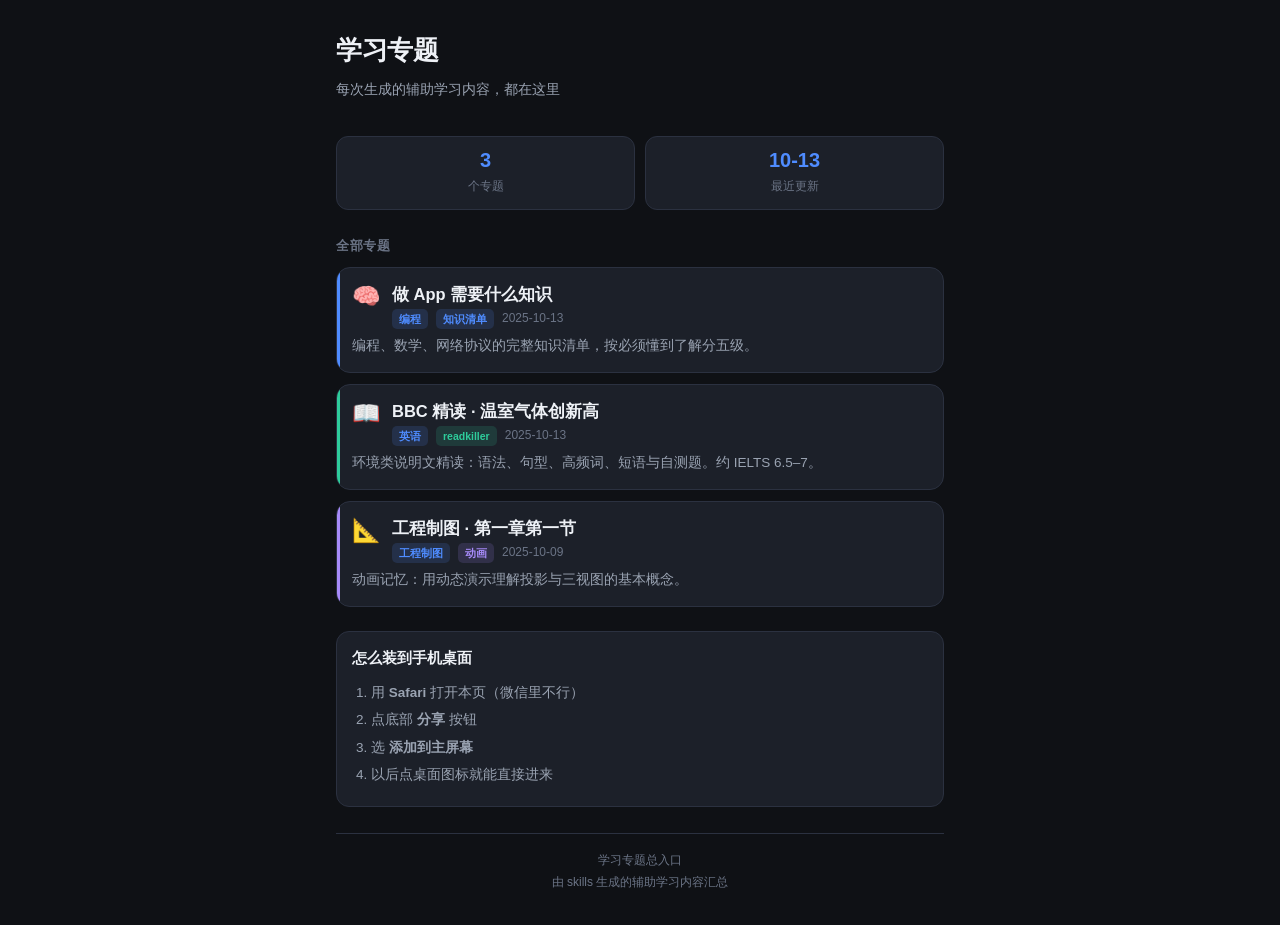
==== topics/index.html @ a66c3687 "添加学习专题总入口：3 个专题 + 自动化新增脚本" ====
<!DOCTYPE html>
<html lang="zh-CN">
<head>
<meta charset="UTF-8">
<meta name="viewport" content="width=device-width, initial-scale=1.0, viewport-fit=cover">
<meta name="theme-color" content="#0f1115">
<meta name="apple-mobile-web-app-capable" content="yes">
<meta name="apple-mobile-web-app-status-bar-style" content="black-translucent">
<meta name="apple-mobile-web-app-title" content="学习专题">
<meta name="description" content="所有学习专题的总入口，手机可安装为 App。">
<link rel="manifest" href="manifest.webmanifest">
<link rel="apple-touch-icon" href="icons/apple-touch-icon.png">
<link rel="icon" type="image/png" sizes="192x192" href="icons/icon-192.png">
<title>学习专题</title>
<style>
:root{
  --bg:#0f1115; --card:#1c2029; --card2:#232833; --line:#2b3140;
  --text:#eef1f6; --text2:#9aa3b2; --text3:#6b7486;
  --accent:#4f8cff; --green:#2ecc9b; --warn:#ffb020; --purple:#a78bfa; --red:#ff5c5c;
}
*{box-sizing:border-box;-webkit-tap-highlight-color:transparent}
html{-webkit-text-size-adjust:100%}
body{
  margin:0;background:var(--bg);color:var(--text);
  font-family:-apple-system,BlinkMacSystemFont,"PingFang SC","SF Pro SC","Microsoft YaHei","Segoe UI",Roboto,sans-serif;
  font-size:16px;line-height:1.6;-webkit-font-smoothing:antialiased;
  padding-bottom:calc(env(safe-area-inset-bottom) + 32px);
  overscroll-behavior-y:none;
}
#wrap{max-width:640px;margin:0 auto;padding:0 16px}

header{padding:calc(env(safe-area-inset-top) + 30px) 0 18px}
h1{font-size:26px;margin:0 0 6px;letter-spacing:-.4px;font-weight:700}
.sub{color:var(--text2);font-size:14px;margin:0}

.stats{display:flex;gap:10px;margin:18px 0 22px}
.stat{
  flex:1;background:var(--card);border:1px solid var(--line);
  border-radius:12px;padding:11px 12px;text-align:center;
}
.stat b{display:block;font-size:20px;color:var(--accent);font-weight:700;line-height:1.2}
.stat span{font-size:11.5px;color:var(--text3)}

h2.sec{
  font-size:13px;color:var(--text3);font-weight:600;letter-spacing:.6px;
  margin:26px 0 11px;text-transform:uppercase;
}

/* 专题卡 */
.topic{
  display:block;background:var(--card);border:1px solid var(--line);
  border-radius:14px;padding:15px;margin-bottom:11px;text-decoration:none;
  color:inherit;transition:transform .12s ease,border-color .12s ease;
  position:relative;overflow:hidden;
}
.topic:active{transform:scale(.985);border-color:var(--accent)}
.topic::before{
  content:'';position:absolute;left:0;top:0;bottom:0;width:3px;
  background:var(--accent);
}
.topic.g::before{background:var(--green)}
.topic.w::before{background:var(--warn)}
.topic.p::before{background:var(--purple)}
.topic.r::before{background:var(--red)}

.t-top{display:flex;align-items:flex-start;gap:11px;margin-bottom:7px}
.t-icon{font-size:23px;line-height:1.15;flex:none}
.t-name{font-size:16.5px;font-weight:600;margin:0 0 3px;line-height:1.35}
.t-meta{font-size:12px;color:var(--text3);display:flex;gap:8px;flex-wrap:wrap;align-items:center}
.t-desc{font-size:13.5px;color:var(--text2);margin:0;line-height:1.55}
.t-arrow{
  position:absolute;right:14px;top:50%;transform:translateY(-50%);
  color:var(--text3);font-size:19px;
}

.tag{
  font-size:10.5px;padding:2px 7px;border-radius:5px;font-weight:600;
  background:rgba(79,140,255,.15);color:var(--accent);
}
.tag.g{background:rgba(46,204,155,.15);color:var(--green)}
.tag.w{background:rgba(255,176,32,.15);color:var(--warn)}
.tag.p{background:rgba(167,139,250,.15);color:var(--purple)}

.empty{
  text-align:center;color:var(--text3);font-size:14px;
  padding:40px 20px;border:1px dashed var(--line);border-radius:14px;
}

.howto{
  background:var(--card);border:1px solid var(--line);border-radius:13px;
  padding:15px;margin-top:24px;
}
.howto h3{margin:0 0 10px;font-size:14.5px;color:var(--text)}
.howto ol{margin:0;padding-left:19px;color:var(--text2);font-size:13.5px;line-height:1.75}
.howto li{margin-bottom:4px}
.howto code{
  background:#0b0d11;border:1px solid var(--line);border-radius:4px;
  padding:1px 5px;font-family:ui-monospace,Consolas,monospace;font-size:12px;color:#9ecbff;
}

footer{
  margin-top:26px;padding-top:16px;border-top:1px solid var(--line);
  color:var(--text3);font-size:12px;text-align:center;line-height:1.8;
}
</style>
</head>
<body>
<div id="wrap">

<header>
  <h1>学习专题</h1>
  <p class="sub">每次生成的辅助学习内容，都在这里</p>
</header>

<div class="stats">
  <div class="stat"><b id="cnt">—</b><span>个专题</span></div>
  <div class="stat"><b id="updated">—</b><span>最近更新</span></div>
</div>

<h2 class="sec">全部专题</h2>
<div id="list">
  <div class="empty">正在加载…</div>
</div>

<div class="howto">
  <h3>怎么装到手机桌面</h3>
  <ol>
    <li>用 <b>Safari</b> 打开本页（微信里不行）</li>
    <li>点底部 <b>分享</b> 按钮</li>
    <li>选 <b>添加到主屏幕</b></li>
    <li>以后点桌面图标就能直接进来</li>
  </ol>
</div>

<footer>
  学习专题总入口<br>
  由 skills 生成的辅助学习内容汇总
</footer>

</div>

<script>
/* =========================================================
 * 专题清单
 * 新增专题时，在这里加一条即可（或运行 新增专题.ps1 自动生成）
 * ========================================================= */
const TOPICS = [
  {
    id: 'app-knowledge',
    icon: '🧠',
    name: '做 App 需要什么知识',
    desc: '编程、数学、网络协议的完整知识清单，按必须懂到了解分五级。',
    tags: ['编程', '知识清单'],
    cls: '',
    date: '2025-10-13',
    source: '手动整理'
  },
  {
    id: 'reading-bbc-2025',
    icon: '📖',
    name: 'BBC 精读 · 温室气体创新高',
    desc: '环境类说明文精读：语法、句型、高频词、短语与自测题。约 IELTS 6.5–7。',
    tags: ['英语', 'readkiller'],
    cls: 'g',
    date: '2025-10-13',
    source: 'readkiller'
  },
  {
    id: 'eng-drawing',
    icon: '📐',
    name: '工程制图 · 第一章第一节',
    desc: '动画记忆：用动态演示理解投影与三视图的基本概念。',
    tags: ['工程制图', '动画'],
    cls: 'p',
    date: '2025-10-09',
    source: '读书记忆'
  }
];

/* ---------- 渲染 ---------- */
function render() {
  const list = document.getElementById('list');

  if (!TOPICS.length) {
    list.innerHTML = '<div class="empty">还没有专题。<br>用 skill 生成学习内容后加进来。</div>';
    document.getElementById('cnt').textContent = '0';
    document.getElementById('updated').textContent = '—';
    return;
  }

  // 按日期倒序
  const sorted = [...TOPICS].sort((a, b) => String(b.date).localeCompare(String(a.date)));

  list.innerHTML = sorted.map(t => `
    <a class="topic ${t.cls || ''}" href="${t.id}/index.html">
      <div class="t-top">
        <div class="t-icon">${t.icon || '📄'}</div>
        <div style="flex:1;min-width:0">
          <div class="t-name">${esc(t.name)}</div>
          <div class="t-meta">
            ${(t.tags || []).map((tag, i) =>
              `<span class="tag ${i === 1 ? (t.cls || '') : ''}">${esc(tag)}</span>`
            ).join('')}
            <span>${esc(t.date)}</span>
          </div>
        </div>
      </div>
      <p class="t-desc">${esc(t.desc)}</p>
    </a>
  `).join('');

  document.getElementById('cnt').textContent = String(TOPICS.length);
  const latest = sorted[0].date || '';
  document.getElementById('updated').textContent = latest.slice(5) || '—';
}

function esc(s) {
  return String(s == null ? '' : s)
    .replace(/&/g, '&amp;').replace(/</g, '&lt;').replace(/>/g, '&gt;')
    .replace(/"/g, '&quot;');
}

render();
</script>
</body>
</html>
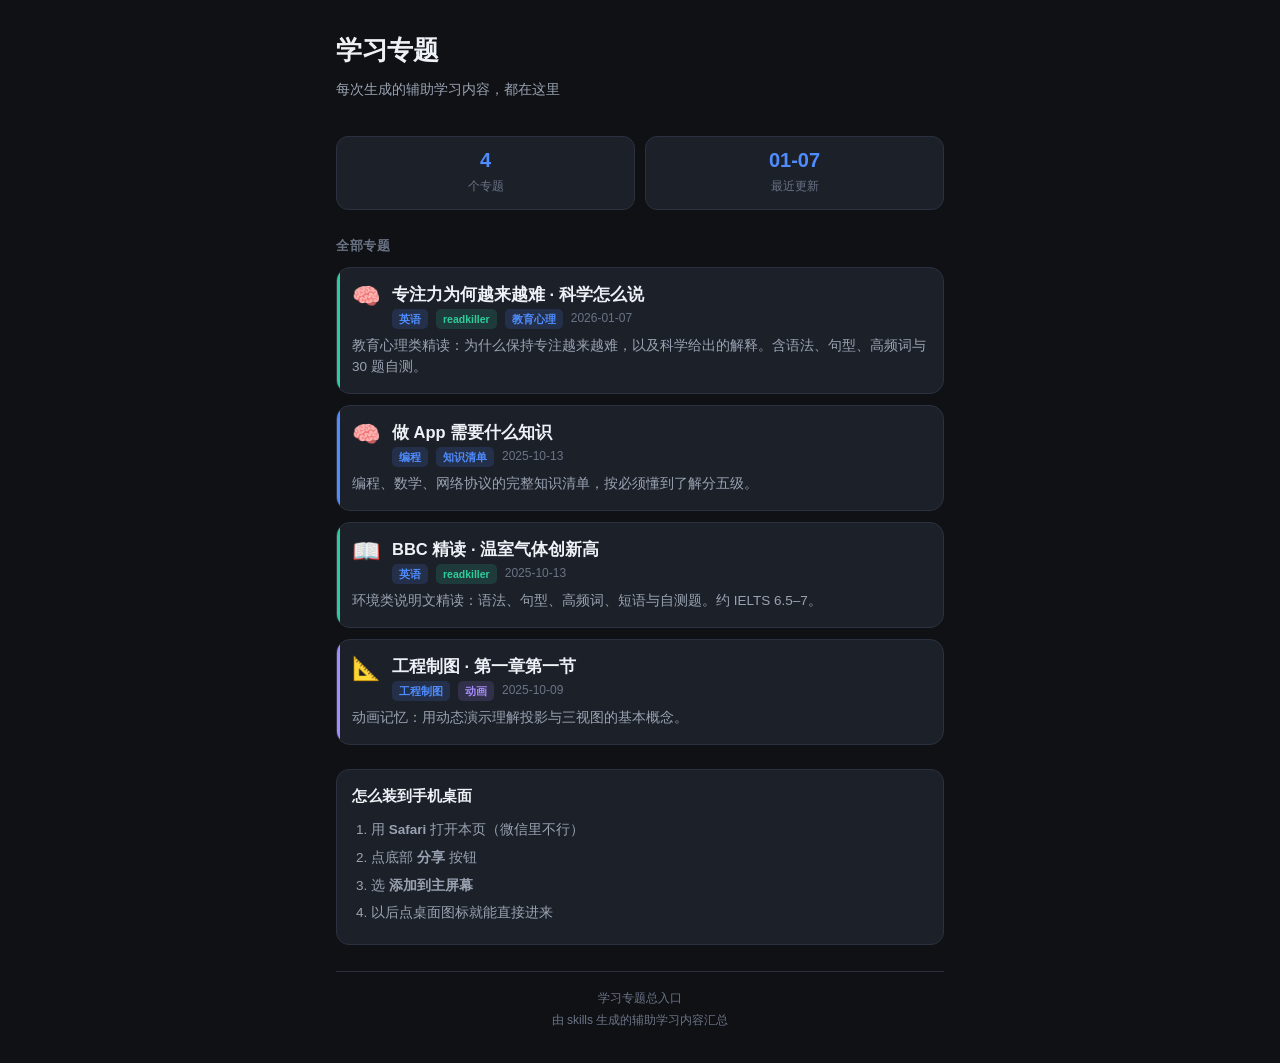
==== commit cbf249d7: "新增学习专题：专注力为何越来越难（Rice University 精读）" ====
--- a/topics/index.html
+++ b/topics/index.html
@@ -146,6 +146,16 @@
  * ========================================================= */
 const TOPICS = [
   {
+    id: 'reading-rice-focus',
+    icon: '🧠',
+    name: '专注力为何越来越难 · 科学怎么说',
+    desc: '教育心理类精读：为什么保持专注越来越难，以及科学给出的解释。含语法、句型、高频词与 30 题自测。',
+    tags: ['英语', 'readkiller', '教育心理'],
+    cls: 'g',
+    date: '2026-01-07',
+    source: 'readkiller'
+  },
+  {
     id: 'app-knowledge',
     icon: '🧠',
     name: '做 App 需要什么知识',
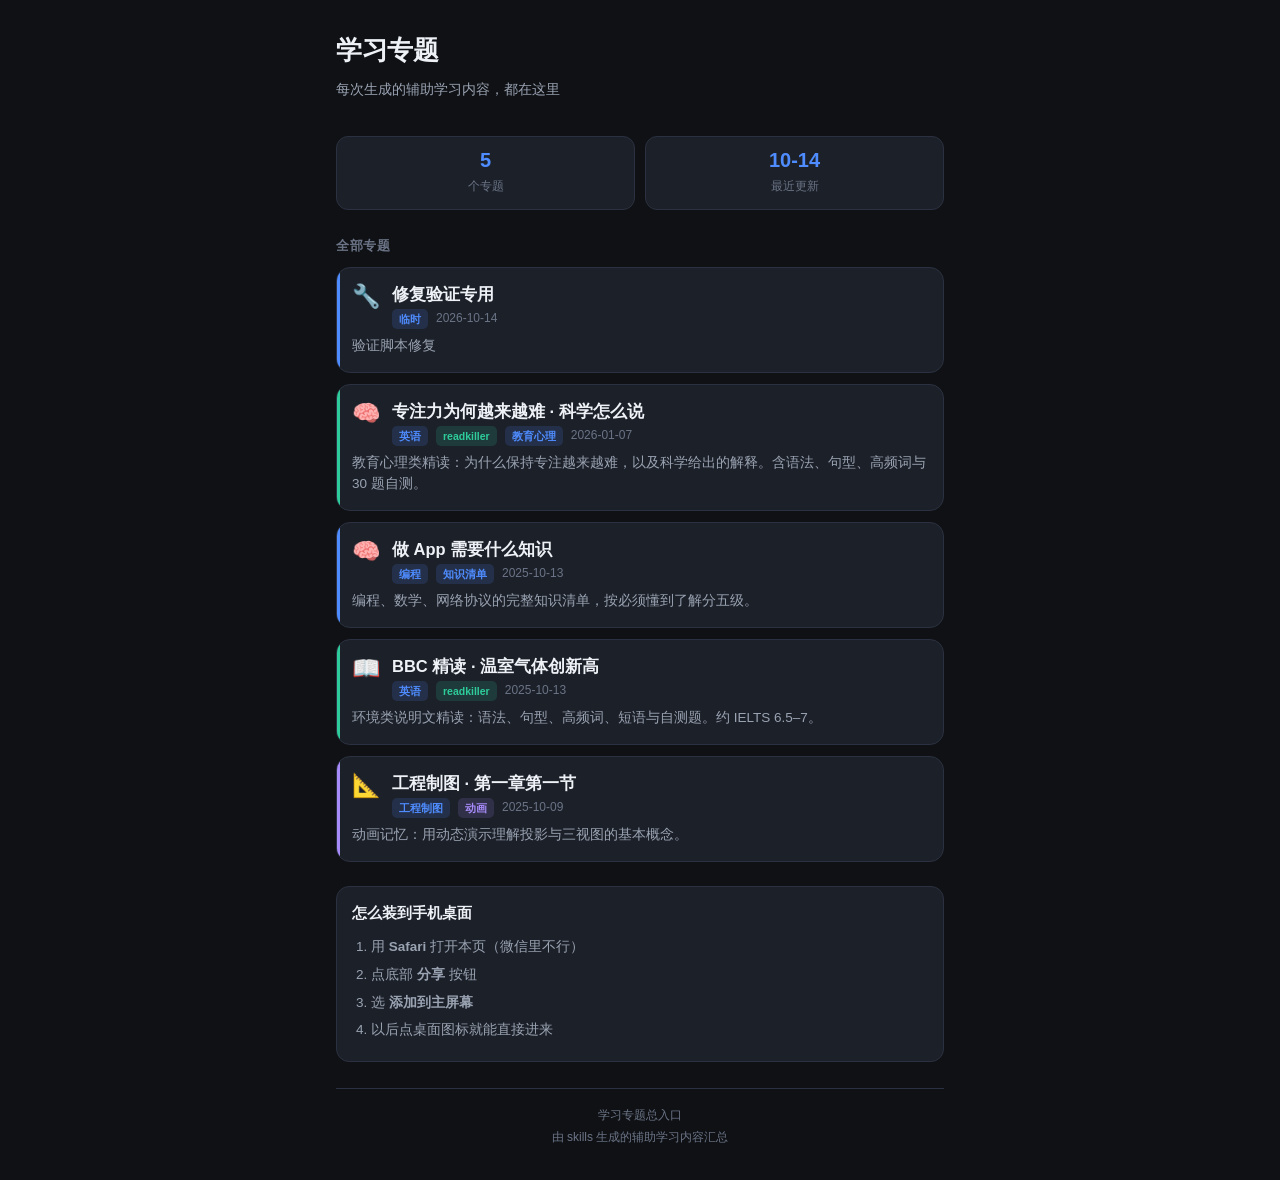
==== commit 84804d65: "新增学习专题：修复验证专用" ====
--- a/topics/index.html
+++ b/topics/index.html
@@ -1,4 +1,4 @@
-<!DOCTYPE html>
+﻿<!DOCTYPE html>
 <html lang="zh-CN">
 <head>
 <meta charset="UTF-8">
@@ -146,6 +146,16 @@
  * ========================================================= */
 const TOPICS = [
   {
+    id: 'zz-fix-verify',
+    icon: '🔧',
+    name: '修复验证专用',
+    desc: '验证脚本修复',
+    tags: ['临时'],
+    cls: '',
+    date: '2026-10-14',
+    source: 'skill'
+  },
+  {
     id: 'reading-rice-focus',
     icon: '🧠',
     name: '专注力为何越来越难 · 科学怎么说',
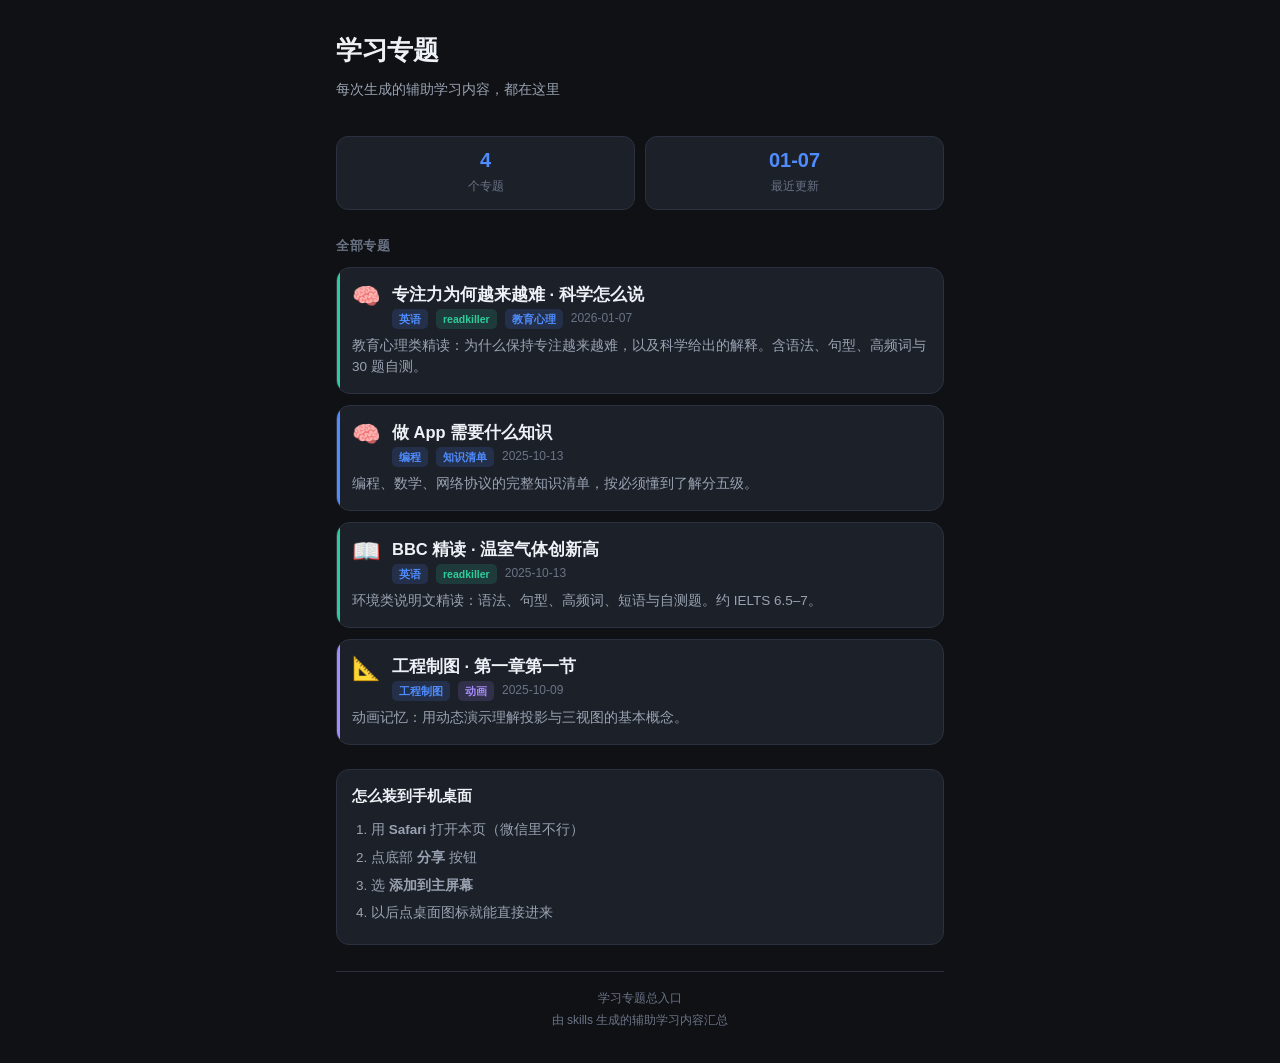
==== commit c90c459d: "Revert "新增学习专题：修复验证专用" This reverts commit 84804d65aca846cec3948efa8974fe8fef12b240." ====
--- a/topics/index.html
+++ b/topics/index.html
@@ -1,4 +1,4 @@
-﻿<!DOCTYPE html>
+<!DOCTYPE html>
 <html lang="zh-CN">
 <head>
 <meta charset="UTF-8">
@@ -146,16 +146,6 @@
  * ========================================================= */
 const TOPICS = [
   {
-    id: 'zz-fix-verify',
-    icon: '🔧',
-    name: '修复验证专用',
-    desc: '验证脚本修复',
-    tags: ['临时'],
-    cls: '',
-    date: '2026-10-14',
-    source: 'skill'
-  },
-  {
     id: 'reading-rice-focus',
     icon: '🧠',
     name: '专注力为何越来越难 · 科学怎么说',
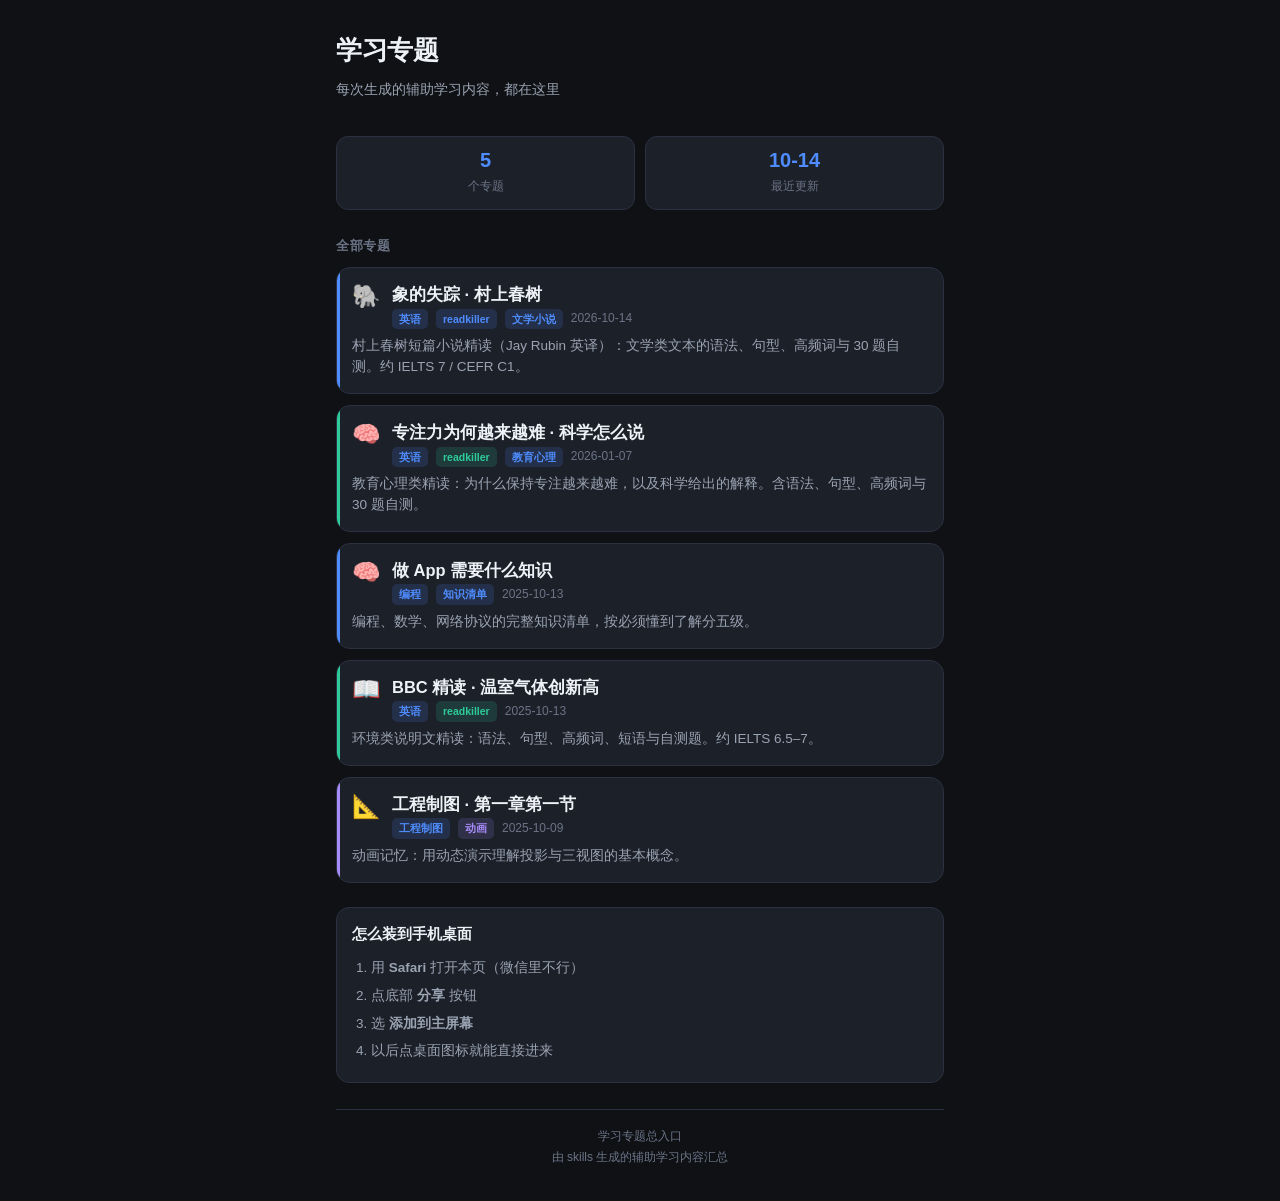
==== commit 6aac7094: "新增学习专题：象的失踪 · 村上春树" ====
--- a/topics/index.html
+++ b/topics/index.html
@@ -1,4 +1,4 @@
-<!DOCTYPE html>
+﻿<!DOCTYPE html>
 <html lang="zh-CN">
 <head>
 <meta charset="UTF-8">
@@ -146,6 +146,16 @@
  * ========================================================= */
 const TOPICS = [
   {
+    id: 'reading-murakami-elephant',
+    icon: '🐘',
+    name: '象的失踪 · 村上春树',
+    desc: '村上春树短篇小说精读（Jay Rubin 英译）：文学类文本的语法、句型、高频词与 30 题自测。约 IELTS 7 / CEFR C1。',
+    tags: ['英语', 'readkiller', '文学小说'],
+    cls: '',
+    date: '2026-10-14',
+    source: 'skill'
+  },
+  {
     id: 'reading-rice-focus',
     icon: '🧠',
     name: '专注力为何越来越难 · 科学怎么说',
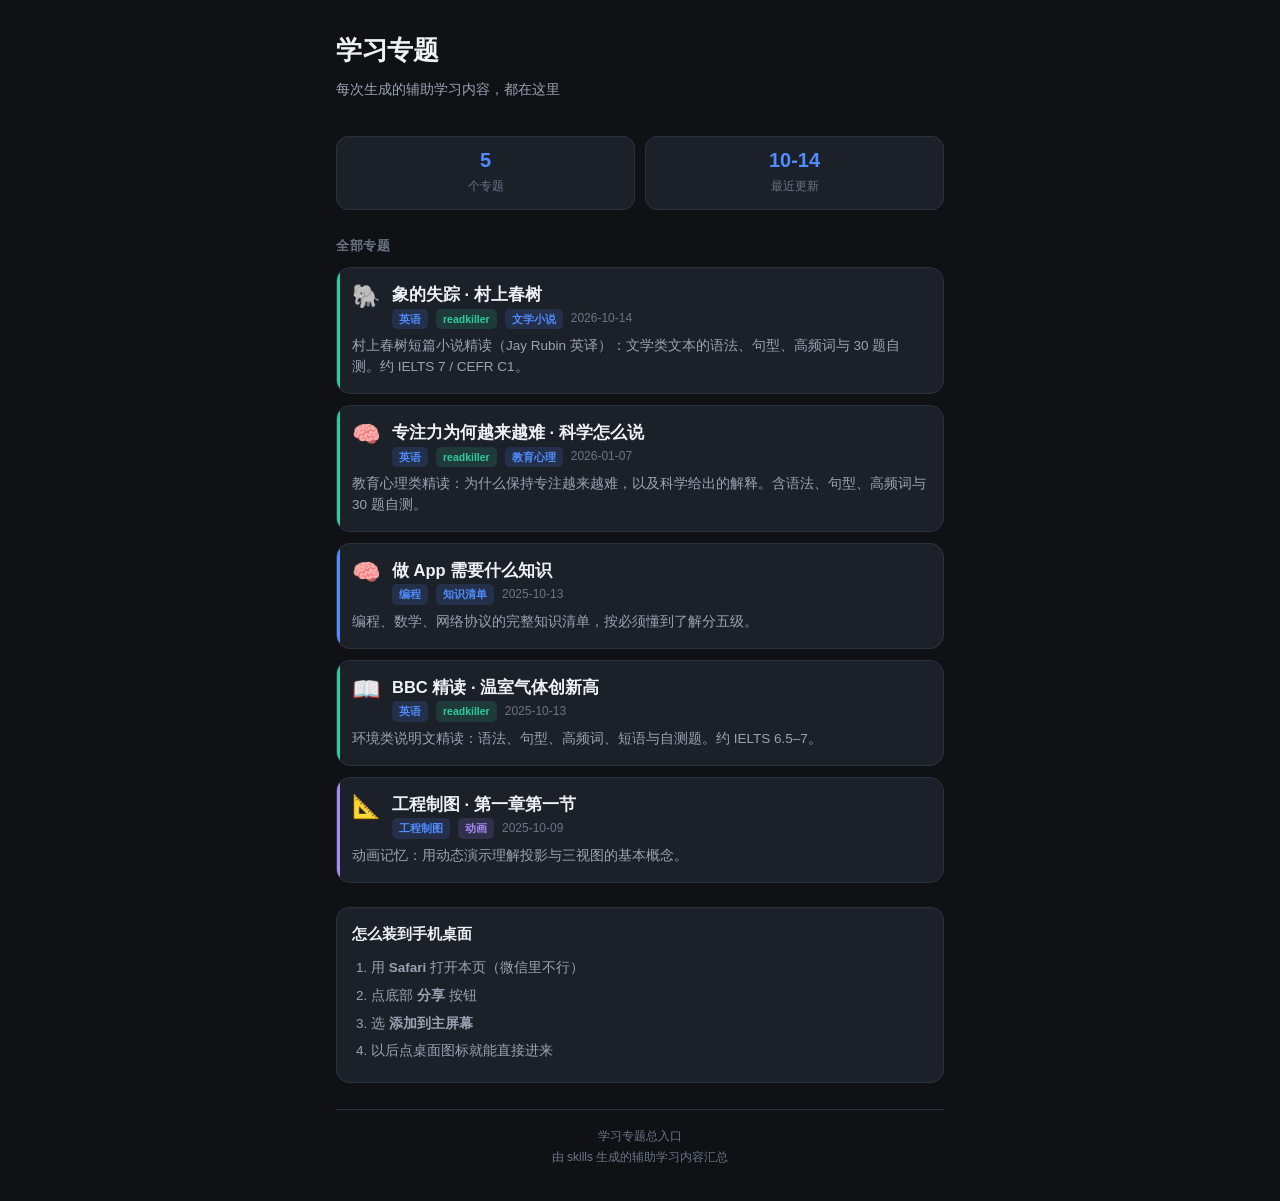
==== commit be9f1975: "统一新专题的样式与来源标记" ====
--- a/topics/index.html
+++ b/topics/index.html
@@ -1,4 +1,4 @@
-﻿<!DOCTYPE html>
+<!DOCTYPE html>
 <html lang="zh-CN">
 <head>
 <meta charset="UTF-8">
@@ -151,9 +151,9 @@
     name: '象的失踪 · 村上春树',
     desc: '村上春树短篇小说精读（Jay Rubin 英译）：文学类文本的语法、句型、高频词与 30 题自测。约 IELTS 7 / CEFR C1。',
     tags: ['英语', 'readkiller', '文学小说'],
-    cls: '',
+    cls: 'g',
     date: '2026-10-14',
-    source: 'skill'
+    source: 'readkiller'
   },
   {
     id: 'reading-rice-focus',
